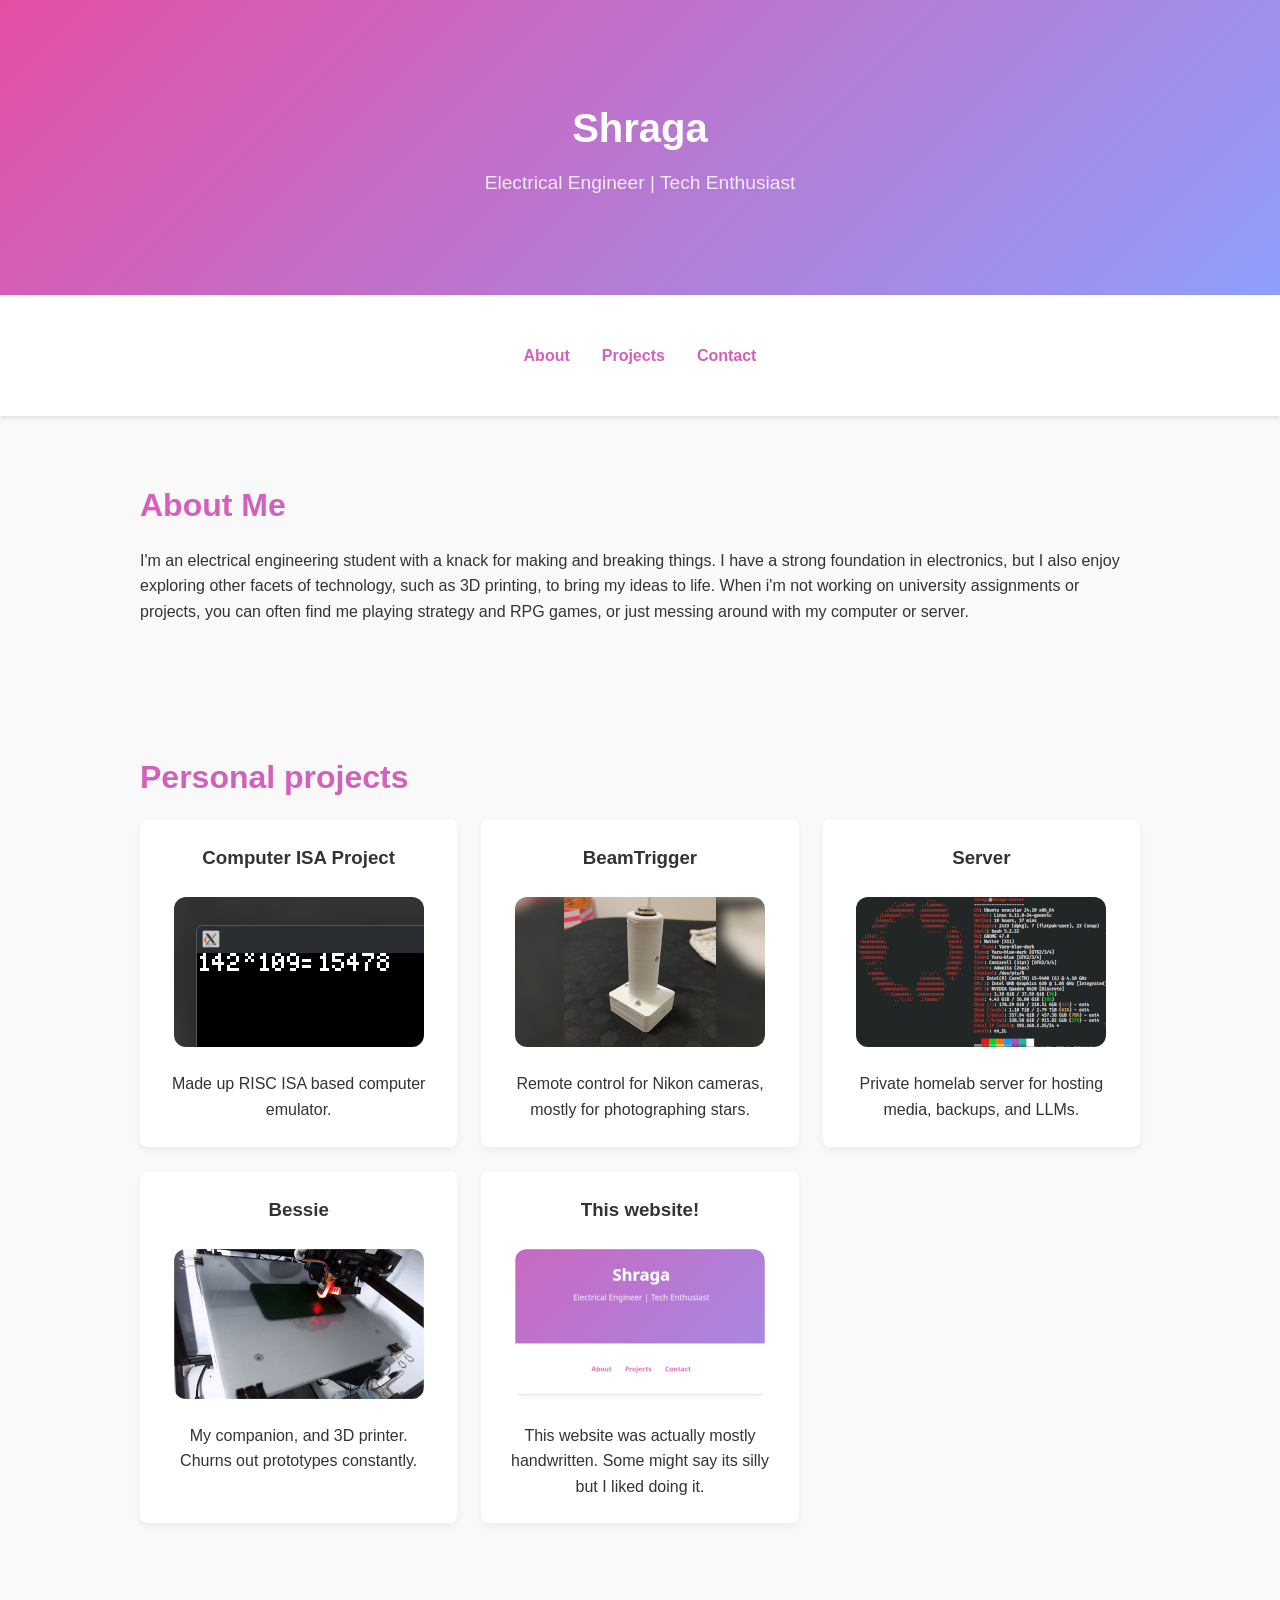
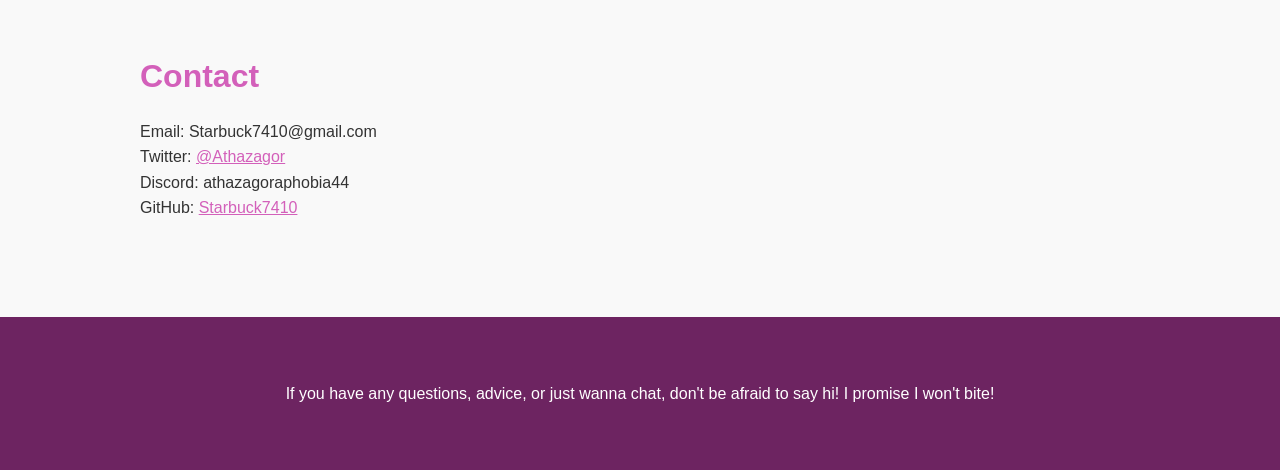
==== index.html @ 6aaf1176 "made page recursive" ====
<!DOCTYPE html>
<html lang="en">
<head>
  <meta charset="UTF-8" />
  <meta name="viewport" content="width=device-width, initial-scale=1.0" />
  <title>Shraga</title>
  <link rel="stylesheet" href="style.css" />
</head>
<body>
  <header class="header">
    <div class="container">
      <h1 class="name">Shraga</h1>
      <p class="tagline">Electrical Engineer | Tech Enthusiast</p>
    </div>
  </header>

  <nav class="nav">
    <div class="container">
      <a href="#about">About</a>
      <a href="#projects">Projects</a>
      <a href="#contact">Contact</a>
    </div>
  </nav>

  <section id="about" class="section fade-in">
    <div class="container">
      <h2>About Me</h2>
      <p>I'm an electrical engineering student with a knack for making and breaking things. 
        I have a strong foundation in electronics, but I also enjoy exploring other facets of technology, such as 3D printing, to bring my ideas to life.
        When i'm not working on university assignments or projects, you can often find me playing strategy and RPG games, or just messing around with my computer or server. 
      </p>
    </div>
  </section>
  <!-- TODO add section for group projects like TOM and the alarm clock (does this one even count?) -->
  <section id="projects" class="section fade-in">
    <div class="container">
      <h2>Personal projects</h2>
      <div class="projects-grid">
        <!-- Project cards go here -->
        <!-- One with link -->
        <a href="https://github.com/Starbuck7410/ComputerProject" target="_blank" class="project-card">
            <h3>Computer ISA Project</h3>
            <img src="images/ComputerProject.png" class="rounded-img" />
            <p>Made up RISC ISA based computer emulator.</p>
        </a>

        <a href="https://github.com/Starbuck7410/BeamTrigger" target="_blank" class="project-card">
          <h3>BeamTrigger</h3>
          <img src="images/BeamTrigger.png" class="rounded-img" />
          <p>Remote control for Nikon cameras, mostly for photographing stars.</p>
      </a>

        <!-- One without -->

      <div class="project-card">
          <h3>Server</h3>
          <img src="images/Server.png" class="rounded-img" />
          <p>Private homelab server for hosting media, backups, and LLMs.</p>
      </div>

      <div class="project-card">
        <h3>Bessie</h3>
        <img src="images/3dPrinter.png" class="rounded-img" />
        <p>My companion, and 3D printer. Churns out prototypes constantly.</p>
      </div>

      <a href="https://Starbuck7410.github.io" target="_blank" class="project-card">
        <h3>This website!</h3>
        <img src="images/ThisWebsite.png" class="rounded-img" />
        <p>This website was actually mostly handwritten. Some might say its silly but I liked doing it.</p>
      </a>

        <!-- Add more as needed -->
      </div>
    </div>
  </section>

  <section id="contact" class="section fade-in">
    <div class="container">
      <h2>Contact</h2>
      <p>Email: Starbuck7410@gmail.com</p> 
      <p>Twitter: <a href="https://x.com/athazagor" target="_blank">@Athazagor</a></p>
      <p>Discord: athazagoraphobia44</p>
      <p>GitHub: <a href="https://github.com/Starbuck7410">Starbuck7410</a></p>
    </div>
  </section>

  <footer class="footer">
    <div class="container">
      <p>If you have any questions, advice, or just wanna chat, don't be afraid to say hi! I promise I won't bite!</p>
    </div>
  </footer>

  <script src="script.js"></script>
</body>
</html>
---- style.css ----
/* Reset and base styles */
* {
    margin: 0;
    padding: 0;
    box-sizing: border-box;
  }
  
  body {
    font-family: 'Segoe UI', Tahoma, Geneva, Verdana, sans-serif;
    line-height: 1.6;
    background-color: #f9f9f9;
    color: #333;
    scroll-behavior: smooth;
  }
  
  .container {
    width: 90%;
    max-width: 1000px;
    margin: 0 auto;
    padding: 2rem 0;
  }
  
  /* Header */
  .header {
    background: linear-gradient(135deg, #e44ea5, #8f9ffb);
    color: white;
    padding: 4rem 0;
    text-align: center;
  }
  .name {
    font-size: 2.5rem;
    margin-bottom: 0.5rem;
  }
  .tagline {
    font-size: 1.2rem;
    opacity: 0.85;
  }
  
  /* Navigation */
  .nav {
    background-color: white;
    box-shadow: 0 2px 4px rgba(0, 0, 0, 0.1);
    padding: 1rem 0;
  }
  .nav .container {
    display: flex;
    justify-content: center;
    gap: 2rem;
  }
  .nav a {
    text-decoration: none;
    color: #d360ba;
    font-weight: bold;
    transition: color 0.3s;
  }
  .nav a:hover {
    color: #612959;
  }
  
  .rounded-img {
    border-radius: 12px; /* for slightly rounded corners */

    width: 250px;
    height: 150px;
    object-fit: cover;
    margin: 1.5rem auto;
    display: block;
  }

  .profile-img {
    border-radius: 50%;
    width: 150px;
    height: 150px;
    object-fit: cover;
  }
  .icon-img {
    border-radius: 50%;
    width: 5px;
    height: 5px;
    object-fit: cover;
  }
  /* Sections */
  .section {
    padding: 2rem 0;
  }
  .section h2 {
    margin-bottom: 1rem;
    font-size: 2rem;
    color: #d360ba  ;
  }
  
  /* Projects */
  .projects-grid {
    display: grid;
    grid-template-columns: repeat(auto-fill, minmax(250px, 1fr));
    gap: 1.5rem;
  }
  .project-card {
    background-color: white;
    padding: 1.5rem;
    border-radius: 8px;
    box-shadow: 0 4px 8px rgba(0, 0, 0, 0.05);
    transition: transform 0.3s;
    text-align: center;
    text-decoration: none; /* Removes the underline */
    color: inherit;        /* Inherits color from the parent element */
    display: block;
  }
  
  .project-card a {
    text-decoration: none;  /* Remove the underline */
    color: inherit;         /* Inherit the color from the parent */
  }

  .project-card:hover {
    transform: translateY(-5px);
  }
  
  /* Contact */
  #contact a {
    color: #d360ba;
    text-decoration: underline;
  }
  
  /* Footer */
  .footer {
    background-color: #6d2461;
    color: white;
    text-align: center;
    padding: 2rem 0;
    margin-top: 2rem;
  }
  
  /* Animation */
  .fade-in {
    opacity: 0;
    transform: translateY(20px);
    transition: opacity 0.6s ease-out, transform 0.6s ease-out;
  }
  .fade-in.visible {
    opacity: 1;
    transform: none;
  }
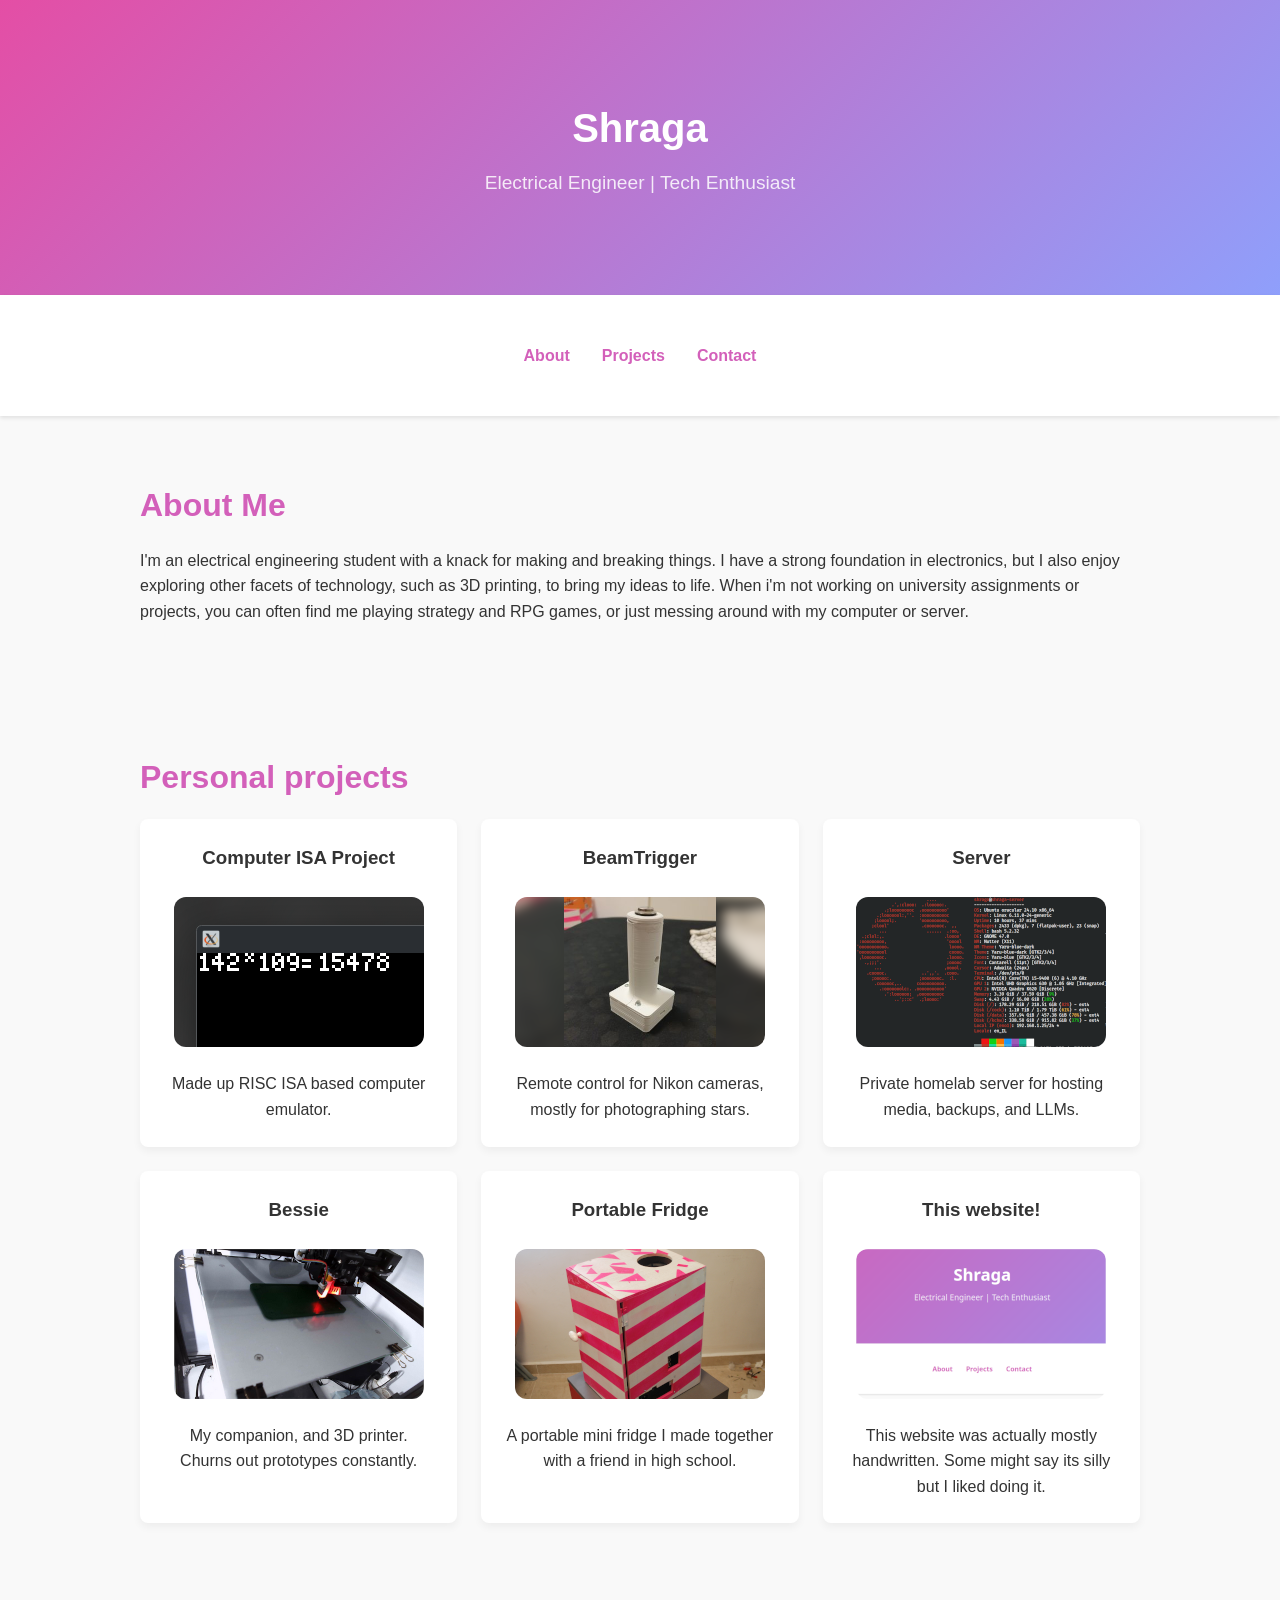
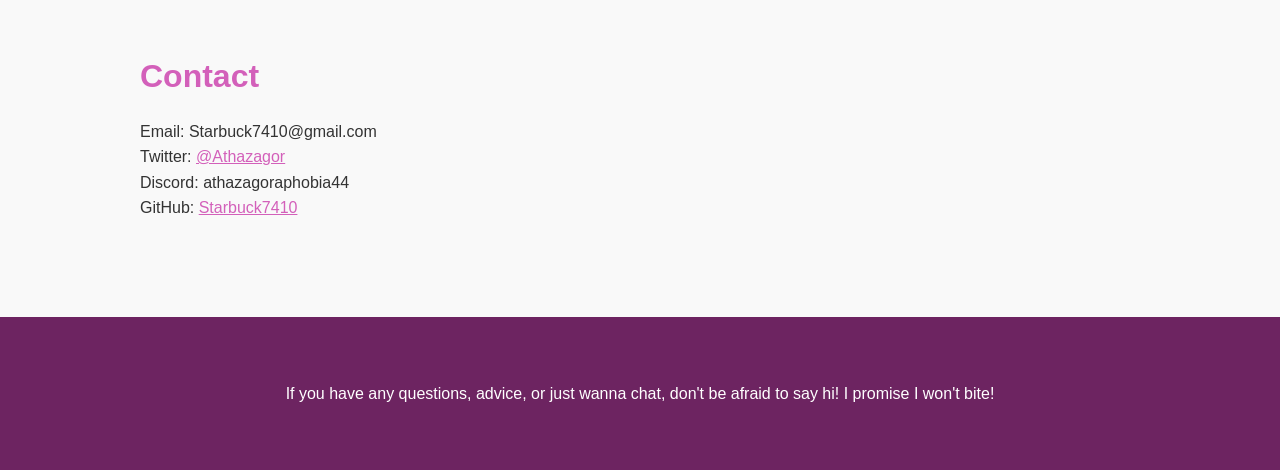
==== commit 8137a441: "added fridge" ====
--- a/index.html
+++ b/index.html
@@ -58,11 +58,17 @@
           <p>Private homelab server for hosting media, backups, and LLMs.</p>
       </div>
 
-      <div class="project-card">
+      <a href="gallery/bessie/index.html" class="project-card">
         <h3>Bessie</h3>
         <img src="images/3dPrinter.png" class="rounded-img" />
         <p>My companion, and 3D printer. Churns out prototypes constantly.</p>
-      </div>
+      </a>
+
+      <a href="gallery/fridge/index.html" class="project-card">
+        <h3>Portable Fridge</h3>
+        <img src="images/Fridge.png" class="rounded-img" />
+        <p>A portable mini fridge I made together with a friend in high school.</p>
+      </a>
 
       <a href="https://Starbuck7410.github.io" target="_blank" class="project-card">
         <h3>This website!</h3>
--- a/style.css
+++ b/style.css
@@ -34,6 +34,28 @@
   .tagline {
     font-size: 1.2rem;
     opacity: 0.85;
+  }
+
+  .gallery {
+    display: flex;
+    flex-wrap: wrap;
+    gap: 1rem;
+    justify-content: center;
+  }
+
+  .gallery img {
+    width: 30%;
+    height: auto;
+    border-radius: 8px;
+    object-fit: cover;
+    box-shadow: 0 4px 8px rgba(0, 0, 0, 0.05);
+    transition: transform 0.3s ease;
+  }
+
+  .gallery img:hover {
+    transform: scale(1.03);
+    
+     
   }
   
   /* Navigation */
@@ -92,7 +114,7 @@
   /* Projects */
   .projects-grid {
     display: grid;
-    grid-template-columns: repeat(auto-fill, minmax(250px, 1fr));
+    grid-template-columns: repeat(auto-fill, minmax(300px, 1fr));
     gap: 1.5rem;
   }
   .project-card {
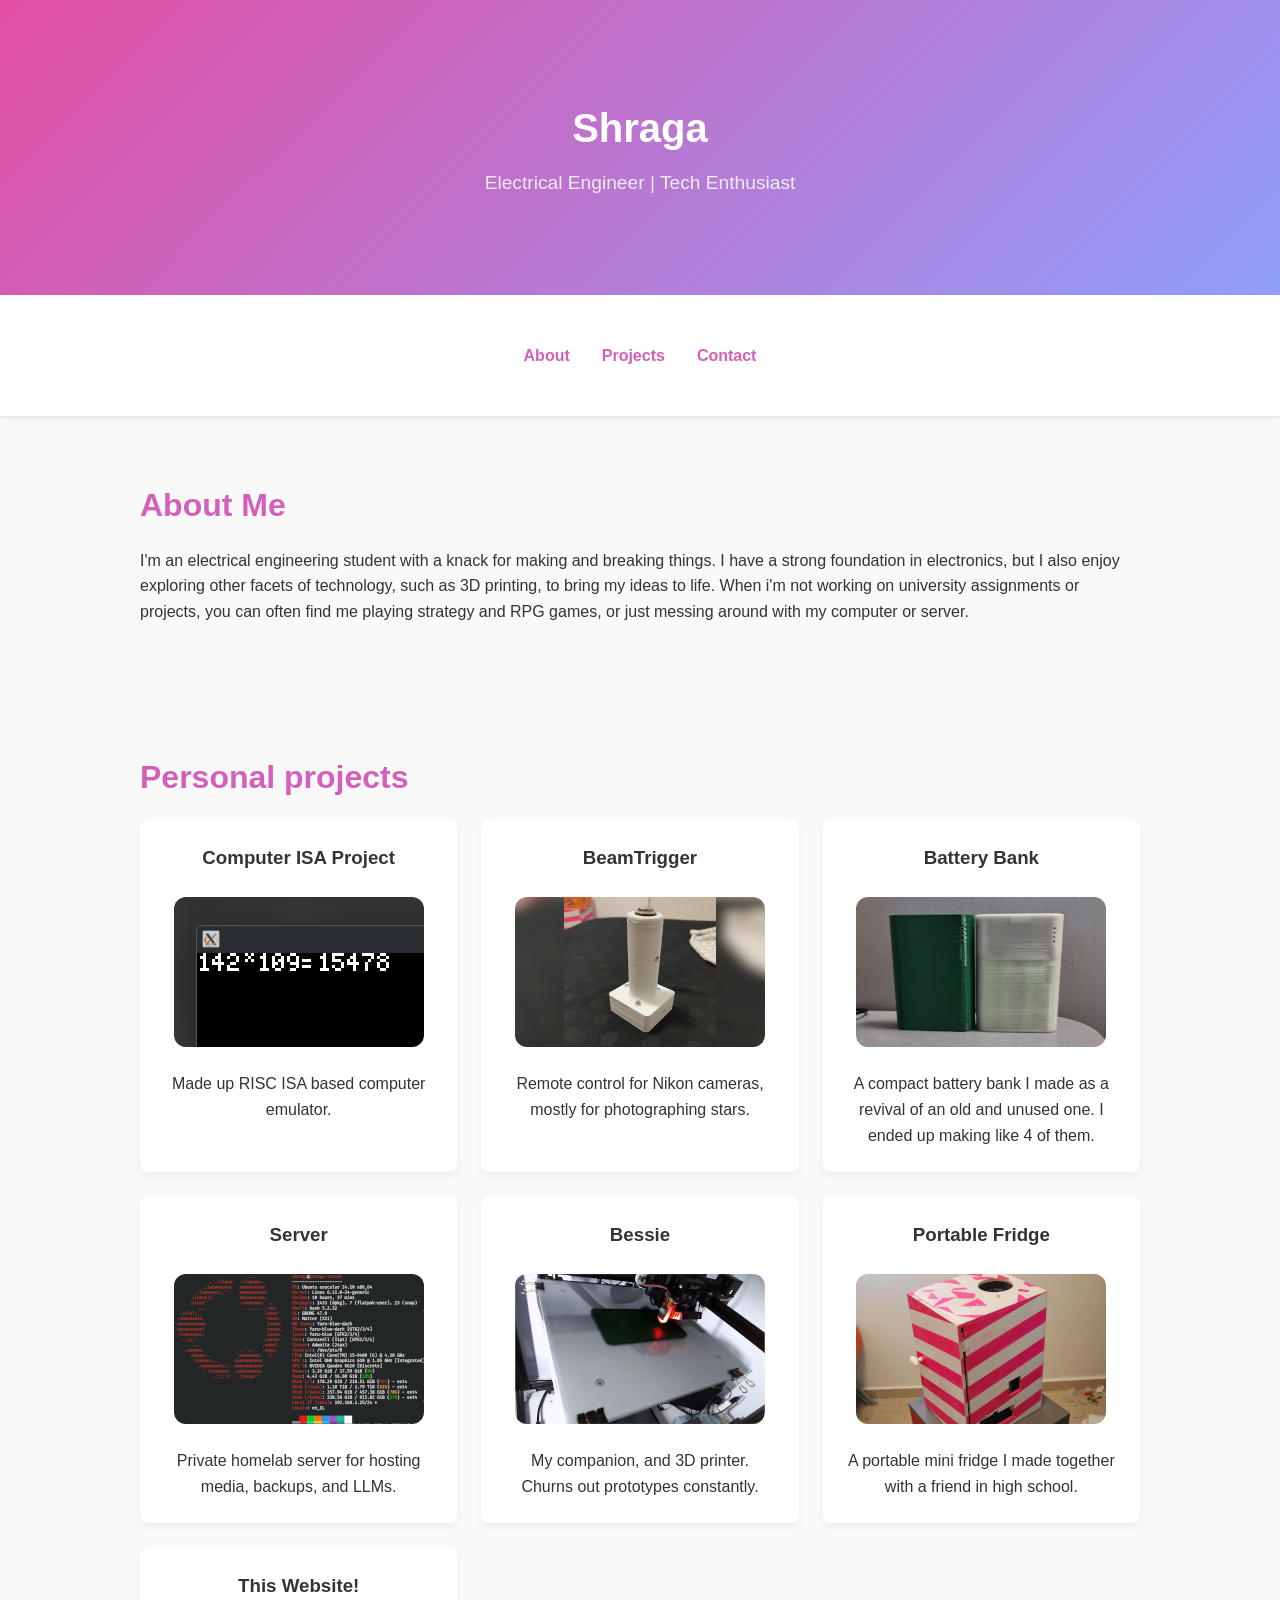
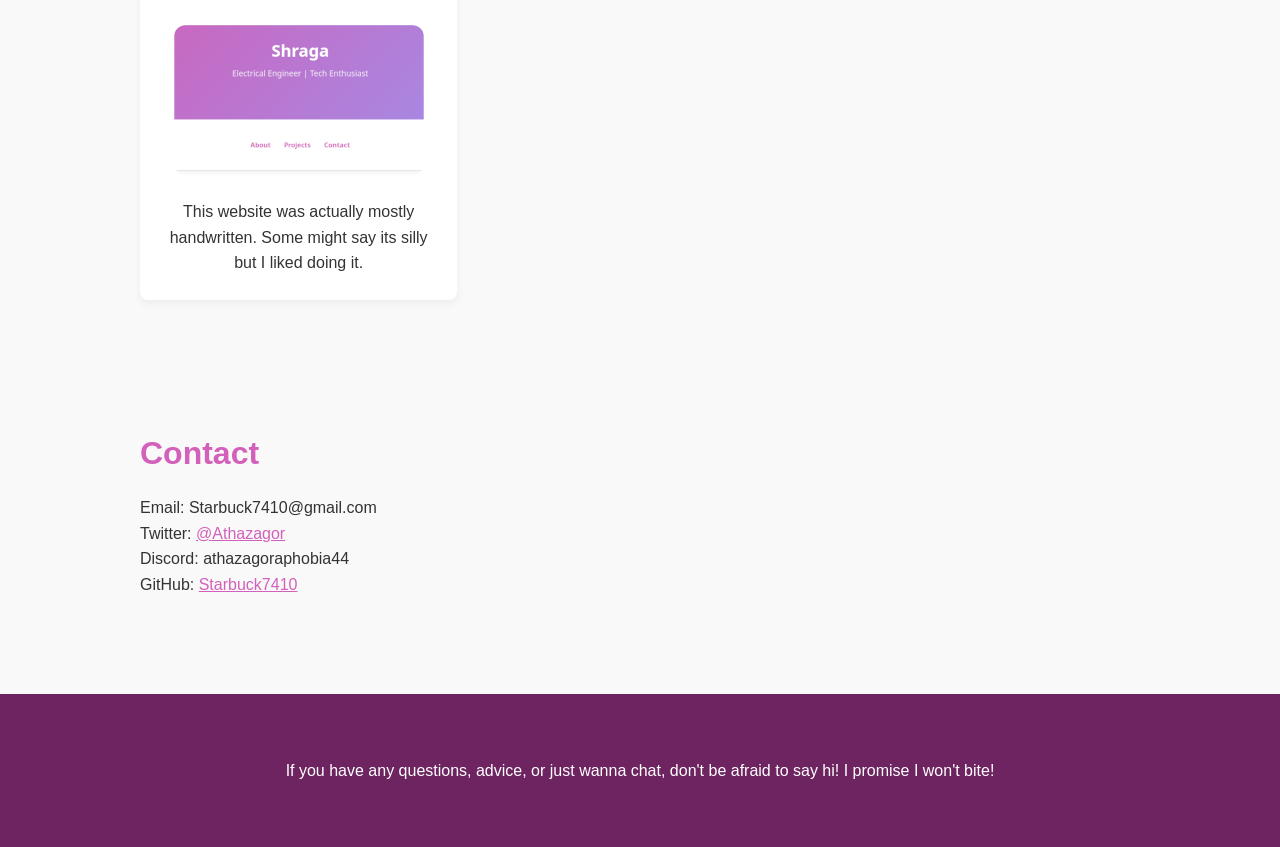
==== commit 67436824: "added battry bank" ====
--- a/index.html
+++ b/index.html
@@ -48,33 +48,39 @@
           <h3>BeamTrigger</h3>
           <img src="images/BeamTrigger.png" class="rounded-img" />
           <p>Remote control for Nikon cameras, mostly for photographing stars.</p>
-      </a>
+        </a>
+
+        <a href="https://www.thingiverse.com/thing:7050913" target="_blank" class="project-card">
+          <h3>Battery Bank</h3>
+          <img src="images/BatteryBank.png" class="rounded-img" />
+          <p>A compact battery bank I made as a revival of an old and unused one. I ended up making like 4 of them.</p>
+        </a>
 
         <!-- One without -->
 
-      <div class="project-card">
-          <h3>Server</h3>
-          <img src="images/Server.png" class="rounded-img" />
-          <p>Private homelab server for hosting media, backups, and LLMs.</p>
-      </div>
+        <div class="project-card">
+            <h3>Server</h3>
+            <img src="images/Server.png" class="rounded-img" />
+            <p>Private homelab server for hosting media, backups, and LLMs.</p>
+        </div>
 
-      <a href="gallery/bessie/index.html" class="project-card">
-        <h3>Bessie</h3>
-        <img src="images/3dPrinter.png" class="rounded-img" />
-        <p>My companion, and 3D printer. Churns out prototypes constantly.</p>
-      </a>
+        <a href="gallery/bessie/index.html" class="project-card">
+          <h3>Bessie</h3>
+          <img src="images/3dPrinter.png" class="rounded-img" />
+          <p>My companion, and 3D printer. Churns out prototypes constantly.</p>
+        </a>
 
-      <a href="gallery/fridge/index.html" class="project-card">
-        <h3>Portable Fridge</h3>
-        <img src="images/Fridge.png" class="rounded-img" />
-        <p>A portable mini fridge I made together with a friend in high school.</p>
-      </a>
+        <a href="gallery/fridge/index.html" class="project-card">
+          <h3>Portable Fridge</h3>
+          <img src="images/Fridge.png" class="rounded-img" />
+          <p>A portable mini fridge I made together with a friend in high school.</p>
+        </a>
 
-      <a href="https://Starbuck7410.github.io" target="_blank" class="project-card">
-        <h3>This website!</h3>
-        <img src="images/ThisWebsite.png" class="rounded-img" />
-        <p>This website was actually mostly handwritten. Some might say its silly but I liked doing it.</p>
-      </a>
+        <a href="https://Starbuck7410.github.io" target="_blank" class="project-card">
+          <h3>This Website!</h3>
+          <img src="images/ThisWebsite.png" class="rounded-img" />
+          <p>This website was actually mostly handwritten. Some might say its silly but I liked doing it.</p>
+        </a>
 
         <!-- Add more as needed -->
       </div>
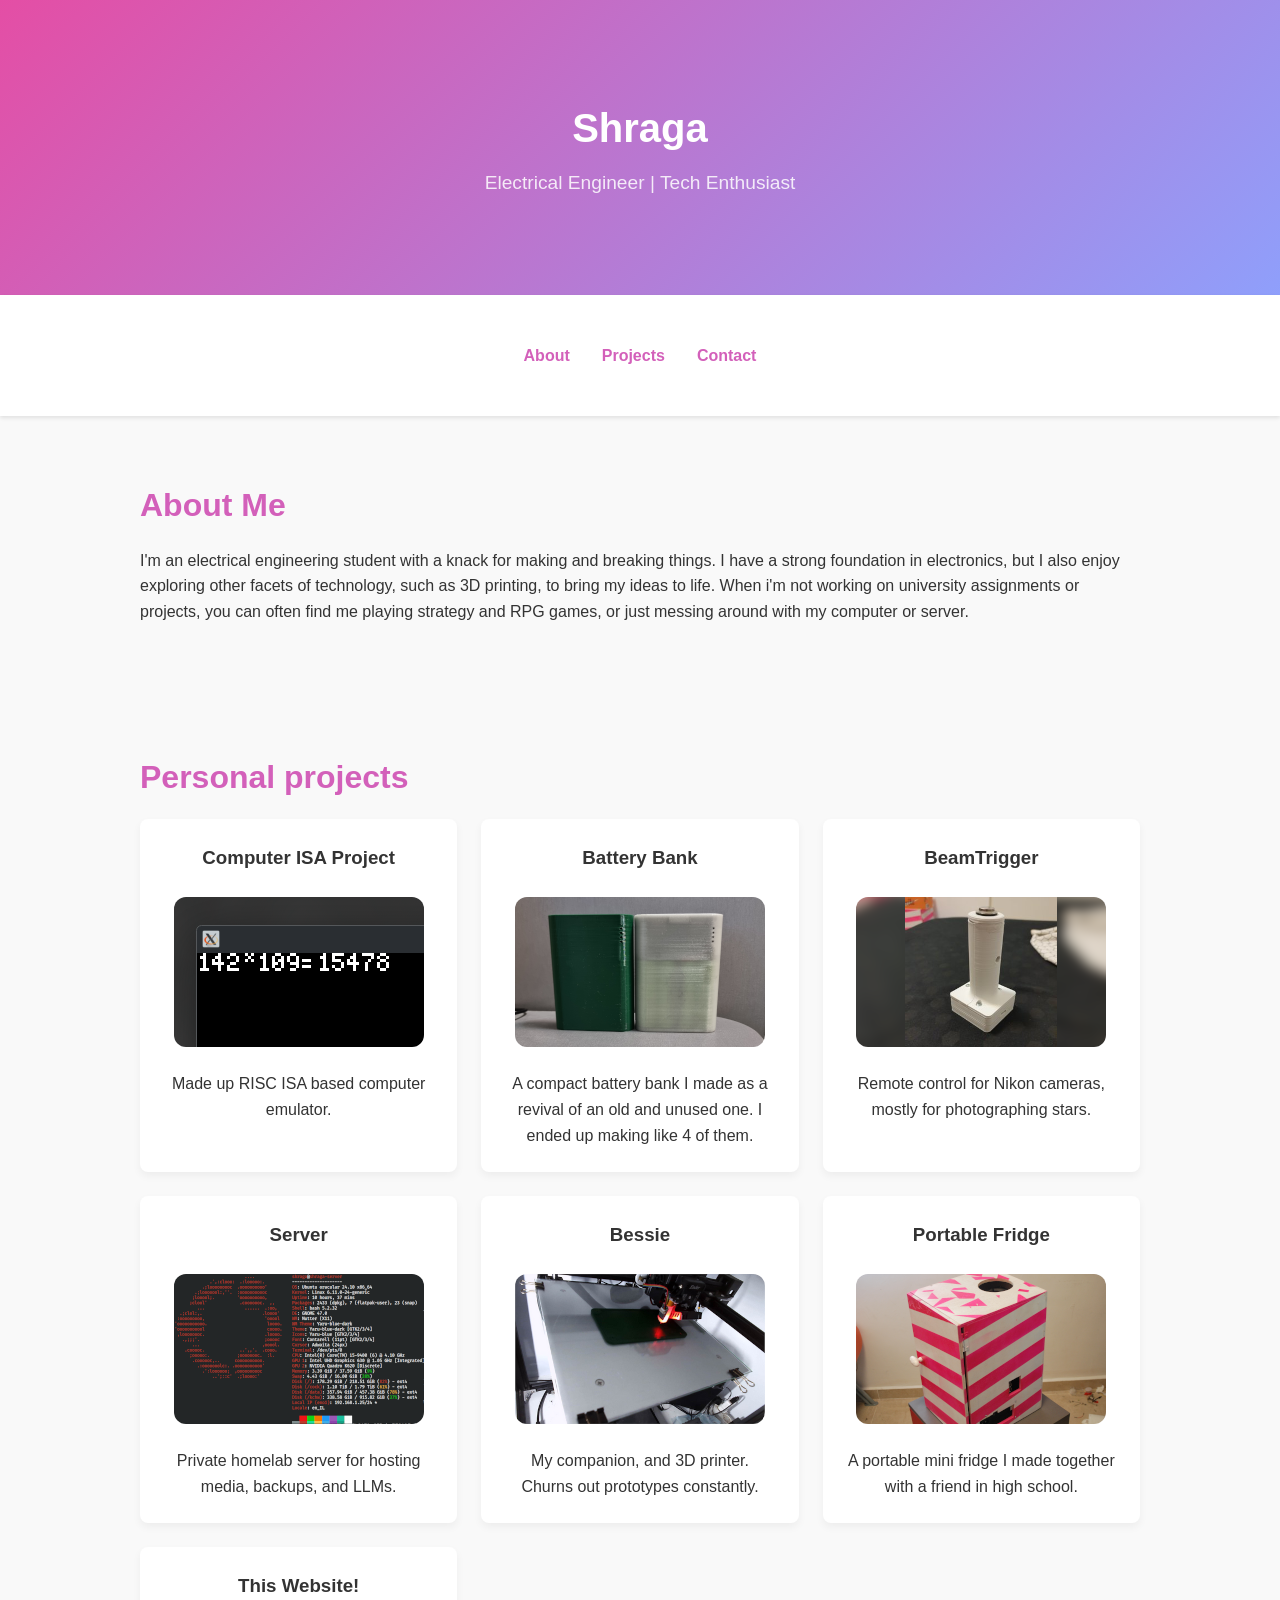
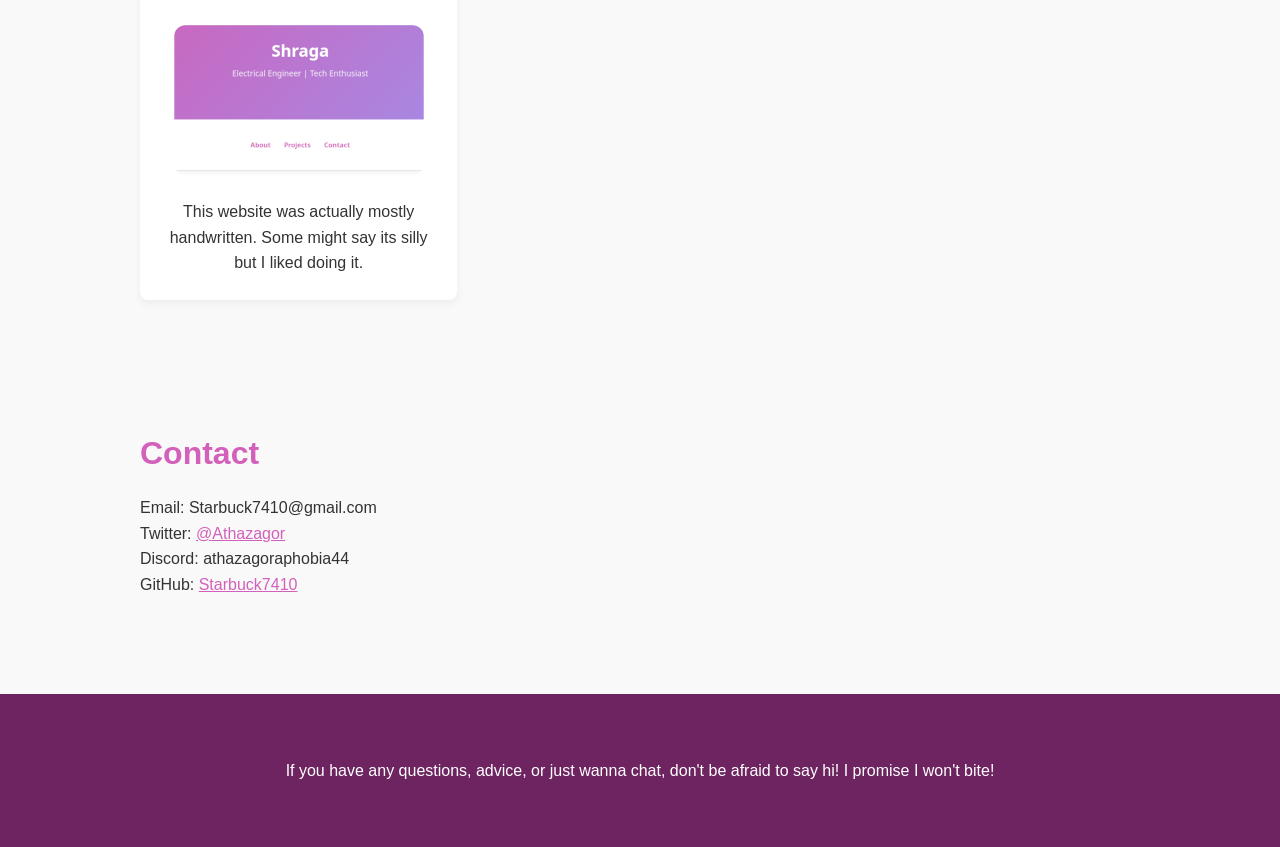
==== commit 2dde7ca5: "reordered some stuff" ====
--- a/index.html
+++ b/index.html
@@ -44,18 +44,18 @@
             <p>Made up RISC ISA based computer emulator.</p>
         </a>
 
+        
+        <a href="https://www.thingiverse.com/thing:7050913" target="_blank" class="project-card">
+          <h3>Battery Bank</h3>
+          <img src="images/BatteryBank.png" class="rounded-img" />
+          <p>A compact battery bank I made as a revival of an old and unused one. I ended up making like 4 of them.</p>
+        </a>
+        
         <a href="https://github.com/Starbuck7410/BeamTrigger" target="_blank" class="project-card">
           <h3>BeamTrigger</h3>
           <img src="images/BeamTrigger.png" class="rounded-img" />
           <p>Remote control for Nikon cameras, mostly for photographing stars.</p>
         </a>
-
-        <a href="https://www.thingiverse.com/thing:7050913" target="_blank" class="project-card">
-          <h3>Battery Bank</h3>
-          <img src="images/BatteryBank.png" class="rounded-img" />
-          <p>A compact battery bank I made as a revival of an old and unused one. I ended up making like 4 of them.</p>
-        </a>
-
         <!-- One without -->
 
         <div class="project-card">
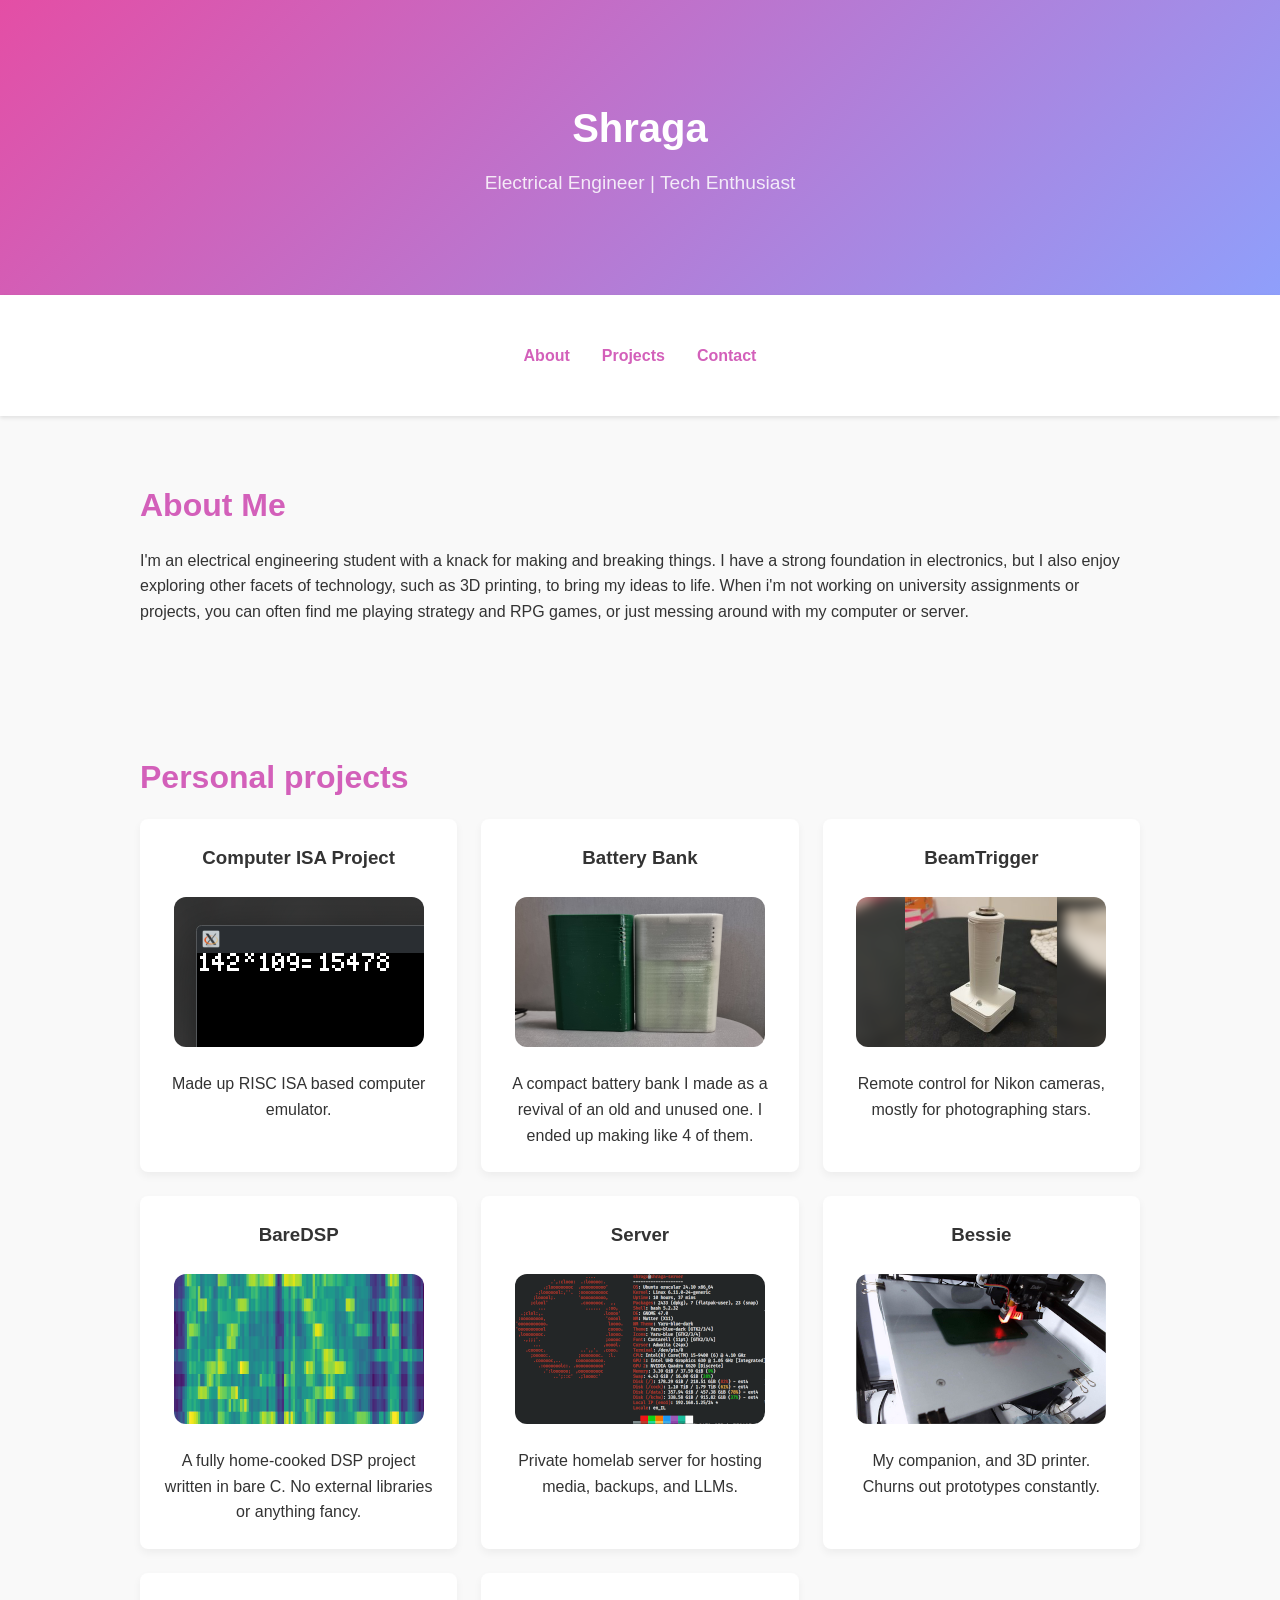
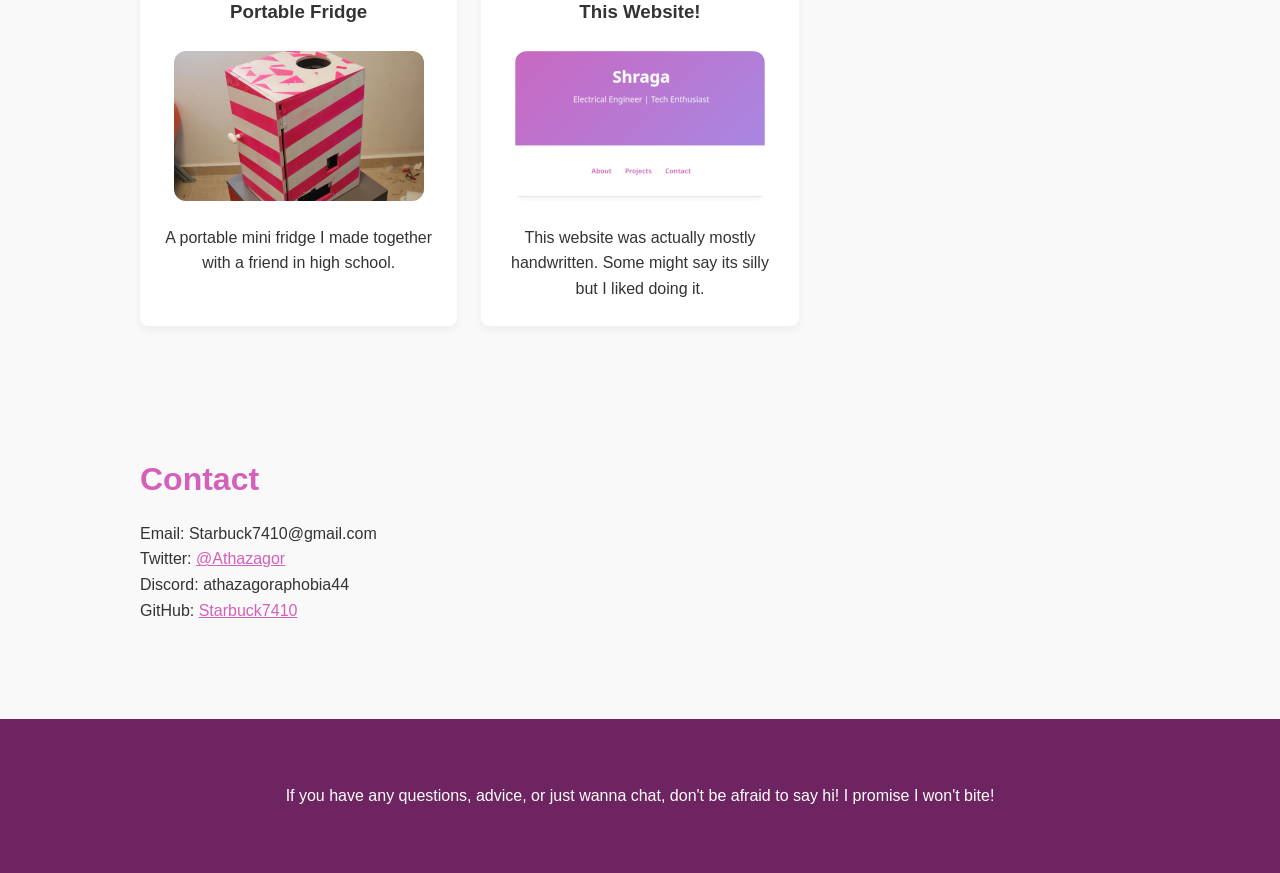
==== commit 1a741b85: "added BareDSP project card" ====
--- a/index.html
+++ b/index.html
@@ -5,6 +5,7 @@
   <meta name="viewport" content="width=device-width, initial-scale=1.0" />
   <title>Shraga</title>
   <link rel="stylesheet" href="style.css" />
+  <link rel="icon" type="image/png" href="favicon.png">
 </head>
 <body>
   <header class="header">
@@ -56,6 +57,12 @@
           <img src="images/BeamTrigger.png" class="rounded-img" />
           <p>Remote control for Nikon cameras, mostly for photographing stars.</p>
         </a>
+
+        <a href="https://github.com/Starbuck7410/BareDSP" target="_blank" class="project-card">
+          <h3>BareDSP</h3>
+          <img src="images/BareDSP.png" class="rounded-img" />
+          <p>A fully home-cooked DSP project written in bare C. No external libraries or anything fancy.</p>
+        </a>
         <!-- One without -->
 
         <div class="project-card">
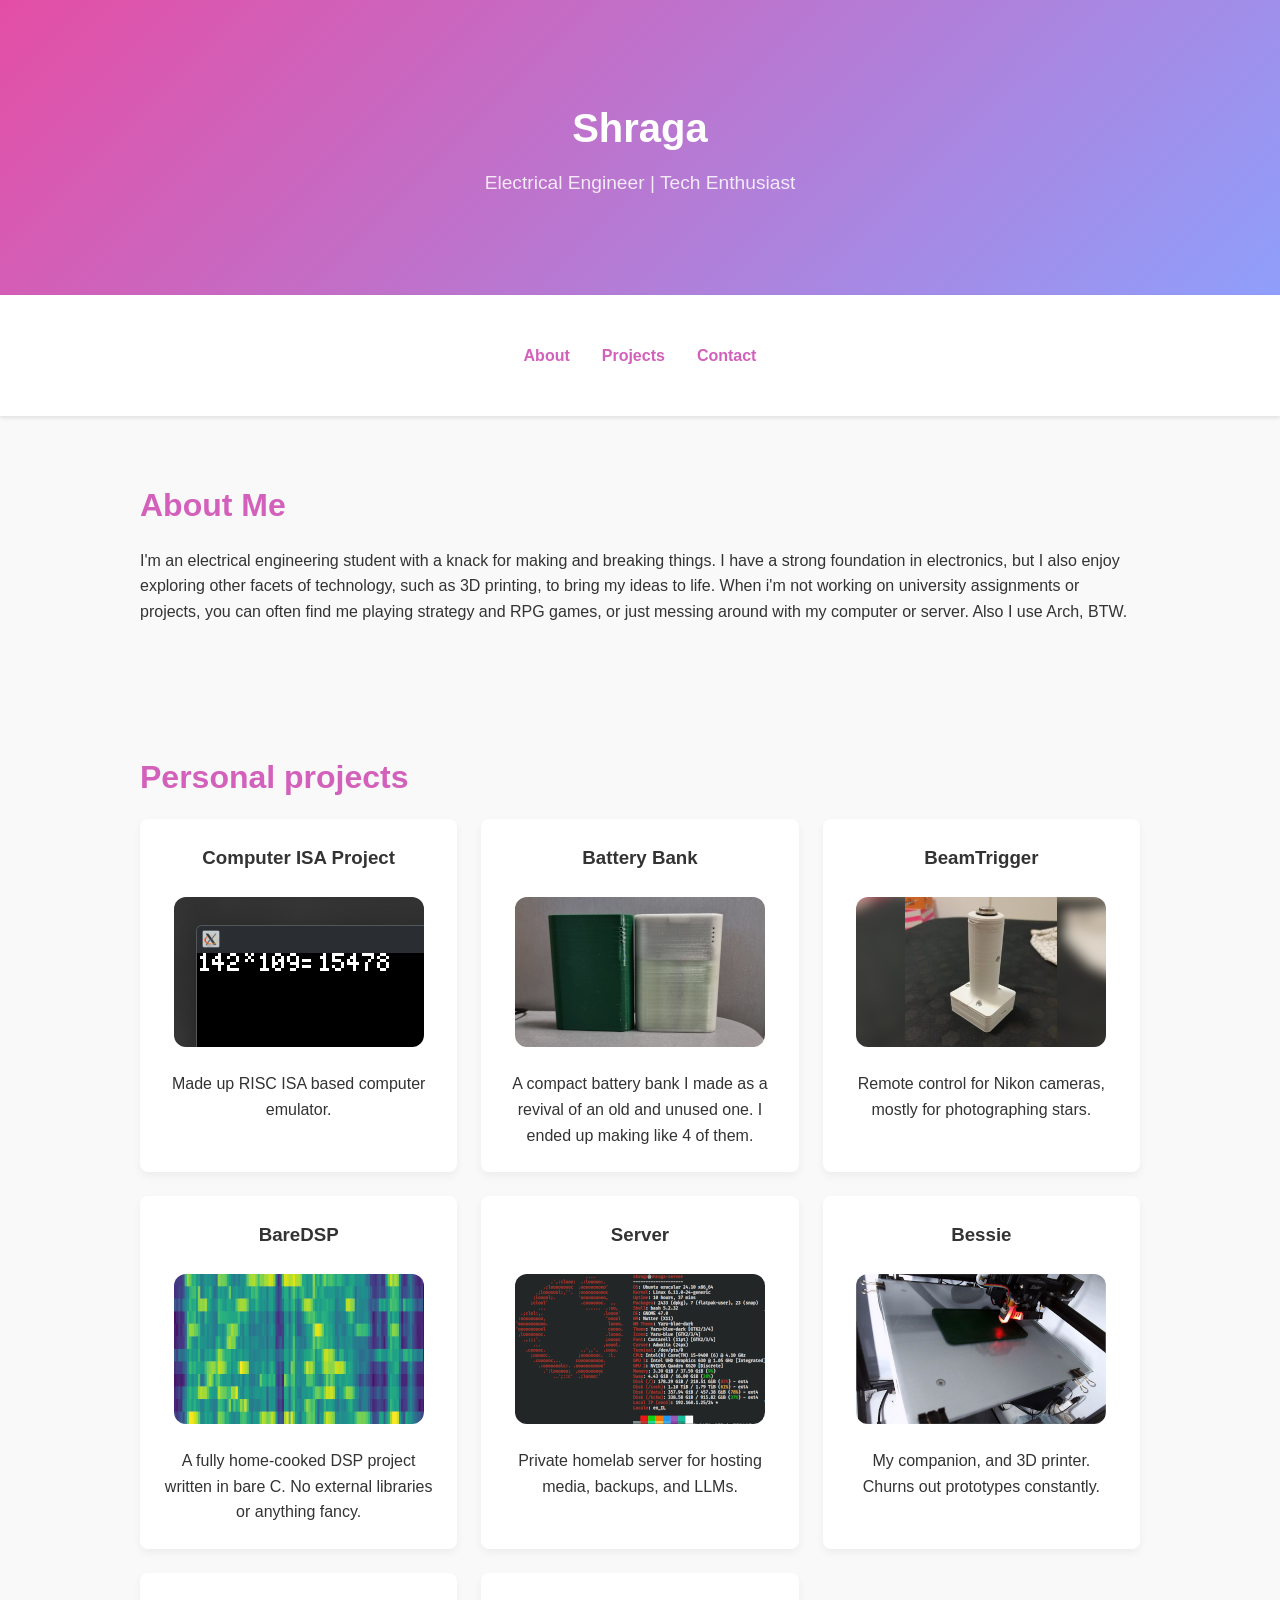
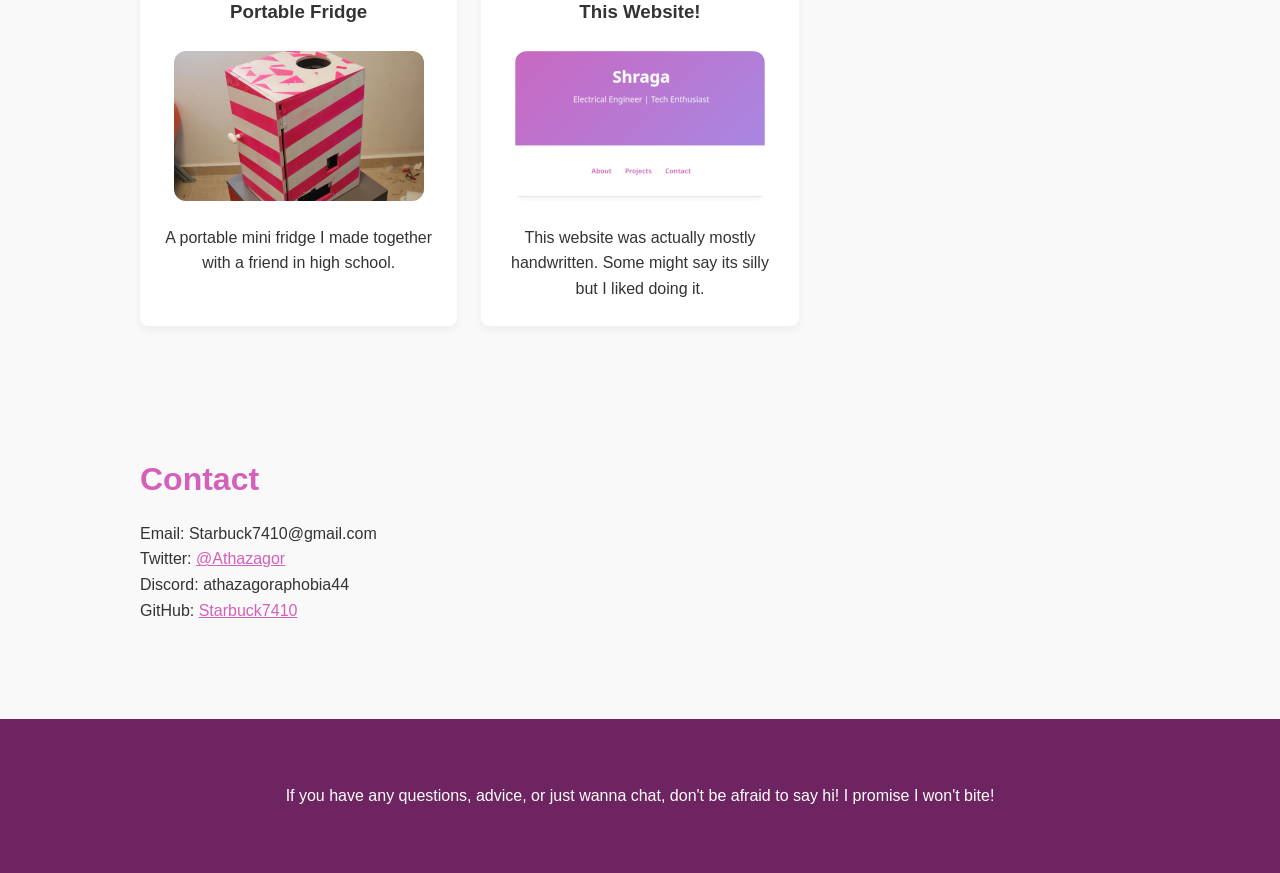
==== commit 4e7f90d1: "do i want to add the berserk logo guys" ====
--- a/index.html
+++ b/index.html
@@ -5,7 +5,7 @@
   <meta name="viewport" content="width=device-width, initial-scale=1.0" />
   <title>Shraga</title>
   <link rel="stylesheet" href="style.css" />
-  <link rel="icon" type="image/png" href="favicon.png">
+  <link rel="icon" type="image/png" href="icons/favicon.png">
 </head>
 <body>
   <header class="header">
@@ -28,7 +28,9 @@
       <h2>About Me</h2>
       <p>I'm an electrical engineering student with a knack for making and breaking things. 
         I have a strong foundation in electronics, but I also enjoy exploring other facets of technology, such as 3D printing, to bring my ideas to life.
-        When i'm not working on university assignments or projects, you can often find me playing strategy and RPG games, or just messing around with my computer or server. 
+        When i'm not working on university assignments or projects, you can often find me playing strategy and RPG games, or just messing around with my computer or server.
+        Also I use Arch, BTW. 
+        
       </p>
     </div>
   </section>
@@ -104,6 +106,14 @@
     </div>
   </section>
 
+  <!-- <section id="icons" class="section fade-in">
+    <div class="container">
+      <img src="https://archlinux.org/static/logos/archlinux-logo-light-scalable.svg" style="height: 31px; width: 88px;  object-fit: contain; background-color: #223344; "/>
+      <br/>
+      <img src="icons/brand.png" style="height: 31px; width: 88px; object-fit: contain; background-color: #223344;"/>
+    </div>
+  </section> -->
+
   <footer class="footer">
     <div class="container">
       <p>If you have any questions, advice, or just wanna chat, don't be afraid to say hi! I promise I won't bite!</p>
